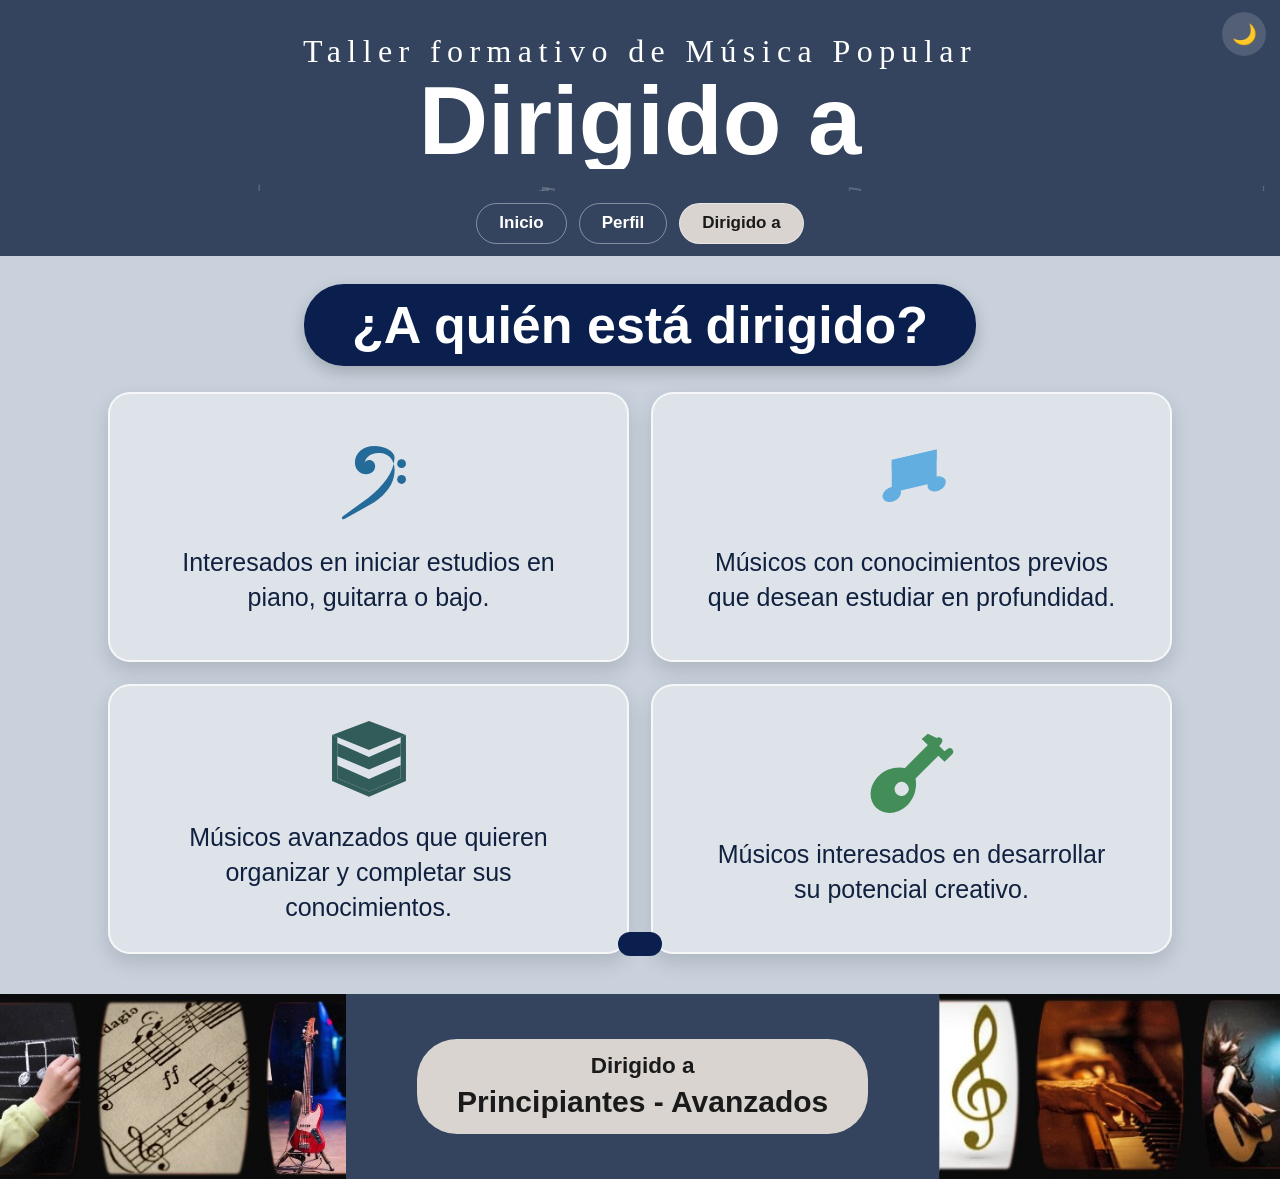
==== dirigido-a.html @ 9dfaee3a "Se crearon dos nuevas páginas además de la principal El contenido está más completo y se añadió el m" ====
<!DOCTYPE html>
<html lang="es">
<head>
<meta charset="utf-8">
<meta name="viewport" content="width=device-width, initial-scale=1, viewport-fit=cover">
<title>Dirigido a | Taller formativo de Música Popular</title>
<link rel="stylesheet" href="css/styles.css">
</head>
<body>
<div class="progress"></div>
<button class="theme-btn" aria-label="Cambiar tema">🌙</button>
<header><div class="notes"></div><small>Taller formativo de Música Popular</small><h1>Dirigido a</h1></header>
<nav class="page-nav" aria-label="Navegación principal"><a href="index.html">Inicio</a><a href="perfil.html">Perfil</a><a href="dirigido-a.html" aria-current="page">Dirigido a</a></nav>
<main class="audience-main">
<div class="title reveal">¿A quién está dirigido?</div>
<section class="audience-grid" aria-label="Personas a quienes está dirigido el taller">
<article class="audience-card audience-bass reveal">
<div class="audience-icon" aria-hidden="true"><svg viewBox="0 0 100 100"><path d="M56 8c-13 0-22 8-22 19 0 8 6 13 13 13 6 0 10-4 10-9 0-4-3-7-7-7-2 0-4 1-5 3 2-8 9-12 18-11 11 1 17 10 16 22-1 13-9 24-23 34L22 91c-2 1-4-1-2-3l29-21c18-14 29-29 30-45C80 15 69 8 56 8z"/><circle cx="87" cy="28" r="5"/><circle cx="87" cy="46" r="5"/></svg></div>
<p>Interesados en iniciar estudios en piano, guitarra o bajo.</p>
</article>
<article class="audience-card audience-notes reveal">
<div class="audience-icon" aria-hidden="true"><svg viewBox="0 0 100 100"><path d="M27 61V24l51-12v37"/><ellipse cx="27" cy="63" rx="11" ry="8" transform="rotate(-25 27 63)"/><ellipse cx="78" cy="51" rx="11" ry="8" transform="rotate(-25 78 51)"/><path d="m27 24 51-12v11L27 35z"/></svg></div>
<p>Músicos con conocimientos previos que desean estudiar en profundidad.</p>
</article>
<article class="audience-card audience-books reveal">
<div class="audience-icon" aria-hidden="true"><svg viewBox="0 0 100 100"><path d="M50 8 8 24l42 17 42-17L50 8zm-36 25v15l36 15 36-15V33L50 49 14 33zm0 25v15l36 15 36-15V58L50 74 14 58z"/><path d="m8 24 6 2v47l36 15 36-15V26l6-2v52L50 94 8 76V24z"/></svg></div>
<p>Músicos avanzados que quieren organizar y completar sus conocimientos.</p>
</article>
<article class="audience-card audience-guitar reveal">
<div class="audience-icon" aria-hidden="true"><svg viewBox="0 0 100 100"><path d="M78 8a4 4 0 0 1 6 5l-3 4 6 6 4-3a4 4 0 0 1 5 6l-9 9-7-7-26 26c2 10-1 22-9 30-11 11-27 12-36 3s-8-25 3-36c8-8 20-11 30-9l26-26-7-7 7-6zM34 59a8 8 0 1 0 11 11 8 8 0 0 0-11-11zm-13 9 10 10-5 5-10-10 5-5z"/></svg></div>
<p>Músicos interesados en desarrollar su potencial creativo.</p>
</article>
</section>
</main>
<footer><img src="img/tira-izq.jpg" alt=""><div class="dir"><span>Dirigido a</span>Principiantes - Avanzados</div><img src="img/tira-der.jpg" alt=""></footer>
<div class="toast" role="status"></div>
<script src="js/main.js"></script>
</body>
</html>
---- css/styles.css ----
:root{--navy:#0a1f4d;--slate:#34445e;--bg:#c8d1dc;--card:#ffffff66;--text:#10203f;--pill:#d9d4d0;--pilltxt:#1a1a1a;--accent:#e0a62a;
box-sizing:border-box;padding-top:env(safe-area-inset-top,0px);padding-bottom:env(safe-area-inset-bottom,0px)}
@media (prefers-color-scheme:dark){:root:not([data-theme="light"]){--bg:#141b2b;--card:#ffffff12;--text:#e8edf5;--pill:#4a4440;--pilltxt:#f4f0ec;--navy:#13306e}}
:root[data-theme="dark"]{--bg:#141b2b;--card:#ffffff12;--text:#e8edf5;--pill:#4a4440;--pilltxt:#f4f0ec;--navy:#13306e}
*{box-sizing:border-box}
html{scroll-behavior:smooth}
body{margin:0;background:var(--bg);color:var(--text);font-family:"Open Sans","Segoe UI",Arial,sans-serif;line-height:1.35;overflow-x:hidden}
.progress{position:fixed;top:0;left:0;height:4px;width:0;background:var(--accent);z-index:50}
.theme-btn{position:fixed;right:14px;top:calc(env(safe-area-inset-top,0px) + 12px);z-index:40;width:44px;height:44px;border-radius:50%;border:0;background:#ffffff26;color:#fff;font-size:20px;cursor:pointer;backdrop-filter:blur(6px);transition:transform .3s}
.theme-btn:hover{transform:rotate(25deg) scale(1.1)}

header{background:var(--slate);color:#fff;text-align:center;padding:30px 16px 22px;position:relative;overflow:hidden}
header small{display:block;font-family:Georgia,serif;letter-spacing:.2em;font-size:clamp(18px,3vw,32px);font-weight:300}
header h1{margin:0;font-size:clamp(42px,9vw,96px);line-height:1;font-weight:800;background:linear-gradient(90deg,#fff,#fff 40%,#ffe9b0 50%,#fff 60%,#fff);background-size:250% 100%;-webkit-background-clip:text;background-clip:text;color:transparent;animation:shine 6s linear infinite}
@keyframes shine{from{background-position:100% 0}to{background-position:-100% 0}}
.notes{position:absolute;inset:0;pointer-events:none}
.notes span{position:absolute;bottom:-30px;color:#ffffff30;font-size:28px;animation:float linear infinite}
@keyframes float{to{transform:translateY(-260px) rotate(30deg);opacity:0}}
.page-nav{display:flex;justify-content:center;gap:12px;padding:12px;background:var(--slate)}
.page-nav a{padding:8px 22px;border:1px solid #ffffff66;border-radius:24px;color:#fff;text-decoration:none;font-size:17px;font-weight:700;transition:background .2s,color .2s}
.page-nav a:hover,.page-nav a[aria-current="page"]{background:var(--pill);color:var(--pilltxt)}

.hero{display:grid;grid-template-columns:repeat(3,1fr);gap:10px;padding:10px;background:var(--slate)}
.hero figure{margin:0;position:relative;height:clamp(260px,34vw,380px);border-radius:14px;overflow:hidden;display:flex;align-items:flex-end;justify-content:center;padding:14px;box-shadow:0 8px 20px #0005}
.hero img{position:absolute;inset:0;width:100%;height:100%;object-fit:cover;transition:transform .8s ease}
.hero figure:hover img{transform:scale(1.08)}
.hero figure::after{content:"";position:absolute;inset:0;background:linear-gradient(transparent 50%,#0008)}
.badge{position:relative;z-index:2;border-radius:40px;padding:14px 22px;text-align:center;width:100%;max-width:420px;font-size:clamp(16px,2.2vw,28px);font-weight:700;transition:transform .3s}
.hero figure:hover .badge{transform:translateY(-6px)}
.badge span{display:block;font-size:.65em;font-weight:600}
.b1{background:var(--navy);color:#fff;font-style:italic;font-weight:400}
.b2{background:var(--pill);color:var(--pilltxt)}
.b3{background:#8d7d78;color:#fff}
.countdown{margin-top:6px;font-size:.55em;font-weight:600;letter-spacing:.03em}

main{max-width:1000px;margin:0 auto;padding:28px 18px 40px}
.title,.mod{display:table;margin:0 auto 26px;background:var(--navy);color:#fff;border-radius:40px;padding:6px 48px;font-size:clamp(28px,5vw,52px);font-weight:800;box-shadow:0 6px 16px #0003}
.mod{font-size:clamp(24px,4vw,44px);font-weight:700;margin-top:10px;margin-bottom:18px;padding:6px 60px}
.profile-main{max-width:1280px}
.profile-grid{display:grid;grid-template-columns:repeat(4,minmax(0,1fr));gap:22px}
.profile-area{transition:transform .3s,filter .3s}
.profile-area summary{position:relative;display:flex;align-items:flex-end;min-height:180px;overflow:hidden;border:3px solid #fff;border-radius:18px;background:#203d53;cursor:pointer;list-style:none;box-shadow:0 8px 20px #0003;isolation:isolate}
.profile-area summary::-webkit-details-marker{display:none}
.profile-area summary:focus-visible{outline:3px solid var(--accent);outline-offset:4px;border-radius:18px}
.profile-cover-image{position:absolute;inset:0;z-index:-2;width:100%;height:100%;object-fit:cover;transition:transform .8s ease}
.profile-area summary::before{content:"";position:absolute;inset:0;z-index:-1;background:linear-gradient(180deg,#07122608 15%,#071226d9 100%)}
.profile-area h2{display:grid;place-items:center;min-height:94px;width:100%;margin:0;padding:16px 54px 16px 16px;color:#fff;text-align:center;text-shadow:0 2px 6px #000c;font-size:clamp(20px,2.4vw,30px);line-height:1.2;transition:color .3s}
.profile-area summary::after{content:"♫";position:absolute;right:14px;top:50%;display:grid;place-items:center;width:34px;height:34px;transform:translateY(-50%);border:1px solid #ffffff80;border-radius:50%;background:#ffffff20;color:#ffe9b0;font-size:21px;line-height:1;transition:transform .3s,background .3s,color .3s}
.profile-area[open] summary::after{content:"♪";transform:translateY(-50%) rotate(-12deg);background:var(--accent);color:#10203f}
.profile-area summary:hover .profile-cover-image,.profile-area[open] summary .profile-cover-image{transform:scale(1.08)}
.profile-area summary:hover::before,.profile-area[open] summary::before{background:linear-gradient(180deg,#07122616 5%,#071226e8 100%)}
.profile-area summary:hover h2,.profile-area[open] summary h2{color:#ffe9b0}
.profile-area summary:hover::after{transform:translateY(-50%) rotate(12deg) scale(1.12)}
.profile-area[open] summary:hover::after{transform:translateY(-50%) rotate(0) scale(1.12)}
.profile-submenu{display:grid;gap:14px;margin-top:14px}
.profile-item{position:relative;display:grid;place-items:center;min-height:112px;padding:14px 36px;border:3px solid #29495d;border-radius:16px;background:linear-gradient(145deg,#fff,#f4f6f7);color:#161616;text-align:center;font-size:clamp(18px,2.2vw,28px);line-height:1.2;transition:transform .25s,box-shadow .25s,border-color .25s}
.profile-item{width:100%;font-family:inherit;cursor:pointer}
.profile-item::after{content:"♪";position:absolute;right:12px;bottom:8px;color:#29495d;font-size:18px;opacity:0;transform:translateY(4px);transition:opacity .25s,transform .25s}
.profile-item:hover,.profile-item:focus-visible{transform:translateY(-4px);border-color:var(--accent);box-shadow:0 8px 18px #0002}
.profile-item:hover::after,.profile-item:focus-visible::after{opacity:.75;transform:translateY(0)}
.profile-item:focus-visible{outline:3px solid var(--accent);outline-offset:3px}
.profile-area[open] .profile-item{animation:profile-item-in .35s both}
.profile-area[open] .profile-item:nth-child(2){animation-delay:45ms}
.profile-area[open] .profile-item:nth-child(3){animation-delay:90ms}
.profile-area[open] .profile-item:nth-child(4){animation-delay:135ms}
@keyframes profile-item-in{from{opacity:0;transform:translateY(8px)}to{opacity:1;transform:translateY(0)}}
.profile-dialog{width:min(560px,calc(100% - 32px));max-height:min(80vh,600px);padding:30px;border:0;border-radius:22px;background:var(--bg);color:var(--text);box-shadow:0 18px 60px #0006}
.profile-dialog::backdrop{background:#071226b8;backdrop-filter:blur(4px)}
.profile-dialog form{position:absolute;top:10px;right:12px}
.profile-dialog-close{width:38px;height:38px;border:0;border-radius:50%;background:var(--navy);color:#fff;font-size:28px;line-height:1;cursor:pointer}
.profile-dialog h2{margin:4px 44px 16px 0;font-size:clamp(24px,4vw,34px)}
.profile-dialog-description{margin:0;font-size:clamp(18px,2.4vw,22px);line-height:1.6}
.audience-main{max-width:1100px}
.audience-grid{display:grid;grid-template-columns:repeat(2,minmax(0,1fr));gap:22px}
.audience-card{display:flex;min-height:270px;flex-direction:column;align-items:center;justify-content:center;gap:18px;padding:26px 30px;border:2px solid #ffffffb3;border-radius:22px;background:var(--card);text-align:center;box-shadow:0 8px 20px #0002;transition:transform .35s,box-shadow .35s,border-color .35s}
.audience-card:hover{transform:translateY(-7px);border-color:var(--audience-color);box-shadow:0 14px 28px #0003}
.audience-icon{width:88px;height:88px;color:var(--audience-color);transition:transform .45s}
.audience-card:hover .audience-icon{transform:scale(1.12) rotate(-5deg)}
.audience-icon svg{display:block;width:100%;height:100%;fill:currentColor}
.audience-card p{max-width:420px;margin:0;font-size:clamp(19px,2.4vw,25px);line-height:1.4}
.audience-bass{--audience-color:#246b9a}
.audience-notes{--audience-color:#62aee0}
.audience-books{--audience-color:#315c59}
.audience-guitar{--audience-color:#438d59}
.row{display:flex;gap:20px;align-items:center;margin:0 0 18px;padding:10px 14px;border-radius:22px;transition:background .3s,transform .3s}
.row:hover{background:var(--card);transform:translateX(6px)}
.ic{flex:0 0 78px;height:78px;border-radius:50%;background:var(--navy);display:grid;place-items:center;overflow:hidden;transition:transform .4s,box-shadow .4s}
.row:hover .ic{transform:rotate(-8deg) scale(1.08);box-shadow:0 0 0 4px var(--accent)}
.ic svg{width:42px;height:42px;fill:none;stroke:#fff;stroke-width:2;stroke-linecap:round;stroke-linejoin:round}
.ic img{width:100%;height:100%;object-fit:cover}
.row h3{margin:0;font-size:clamp(20px,2.6vw,30px);font-weight:700}
.row p{margin:2px 0 0;font-size:clamp(18px,2.4vw,28px)}
.two{display:grid;grid-template-columns:1fr 1fr;gap:0 20px}

.sched{display:grid;grid-template-columns:auto 1fr;gap:12px 20px;align-items:center;margin-bottom:28px}
.sched .lab{display:flex;gap:14px;align-items:center;font-size:clamp(20px,3vw,34px);font-weight:700}
.sched .lab svg{width:44px;height:44px}
.sun{animation:spin 16s linear infinite;color:var(--accent)}
@keyframes spin{to{transform:rotate(360deg)}}
.slots{display:grid;grid-template-columns:repeat(3,1fr);gap:8px}
.slots button{font:inherit;color:inherit;background:transparent;border:2px solid transparent;border-left:3px solid var(--text);border-radius:0 14px 14px 0;text-align:center;font-size:clamp(17px,2.6vw,32px);padding:6px;cursor:pointer;transition:all .25s}
.slots button:hover{background:var(--card)}
.slots button.sel{background:var(--navy);color:#fff;border-color:var(--accent);border-radius:14px;transform:scale(1.05)}
.pick{min-height:1.6em;text-align:center;font-weight:600;margin:-14px 0 24px;color:var(--navy)}
:root[data-theme="dark"] .pick{color:var(--accent)}
@media (prefers-color-scheme:dark){:root:not([data-theme="light"]) .pick{color:var(--accent)}}

.bottom{display:grid;grid-template-columns:minmax(220px,1fr) 2fr;gap:24px;align-items:center}
.cost{background:linear-gradient(160deg,#0e2a66,#050f2a);color:#e8edf5;border-radius:36px;padding:22px 20px;text-align:center;box-shadow:0 8px 20px #0004;transition:transform .3s}
.cost:hover{transform:translateY(-6px) rotate(-1deg)}
.cost b{display:block;font-size:clamp(26px,4vw,44px);font-weight:600;color:#cbd3e4}
.cost em{display:block;font-style:normal;font-size:clamp(24px,3.4vw,40px)}
.cost strong{font-size:clamp(34px,5vw,58px);letter-spacing:.12em;color:#fff}
.note{display:flex;gap:16px;align-items:center;font-size:clamp(13px,1.6vw,18px);border-left:3px solid #fff8;padding-left:18px}
.note .ic{flex-basis:70px;height:60px}

footer{background:var(--slate);display:flex;align-items:center;justify-content:space-between;gap:10px;overflow:hidden}
footer img{height:clamp(100px,16vw,185px);width:auto;max-width:30%;object-fit:cover}
.dir{background:var(--pill);color:var(--pilltxt);border-radius:40px;padding:12px 40px;text-align:center;font-size:clamp(16px,2.6vw,30px);font-weight:700;margin:0 auto}
.dir span{display:block;font-size:.75em;font-weight:600}

.reveal{opacity:0;transform:translateY(30px);transition:opacity .7s ease,transform .7s ease}
.reveal.in{opacity:1;transform:none}
.profile-area.reveal.in:hover{transform:translateY(-5px);filter:drop-shadow(0 8px 10px #0002)}
.reveal.in.row:hover{transform:translateX(6px)}
.toast{position:fixed;left:50%;bottom:24px;transform:translateX(-50%) translateY(80px);background:var(--navy);color:#fff;padding:12px 22px;border-radius:30px;transition:transform .4s;z-index:60}
.toast.show{transform:translateX(-50%)}

@media(max-width:900px){.profile-grid{grid-template-columns:repeat(2,minmax(0,1fr))}}
@media(max-width:720px){.hero{grid-template-columns:1fr}.two,.bottom,.sched,.audience-grid{grid-template-columns:1fr}.profile-grid{grid-template-columns:1fr}.profile-area h2,.profile-item{min-height:88px}.audience-card{min-height:220px}.slots button:first-child{border-left:3px solid var(--text)}footer img{display:none}.dir{margin:0}footer{justify-content:center}}
@media (prefers-reduced-motion:reduce){*{animation:none!important;transition:none!important}.reveal{opacity:1;transform:none}}
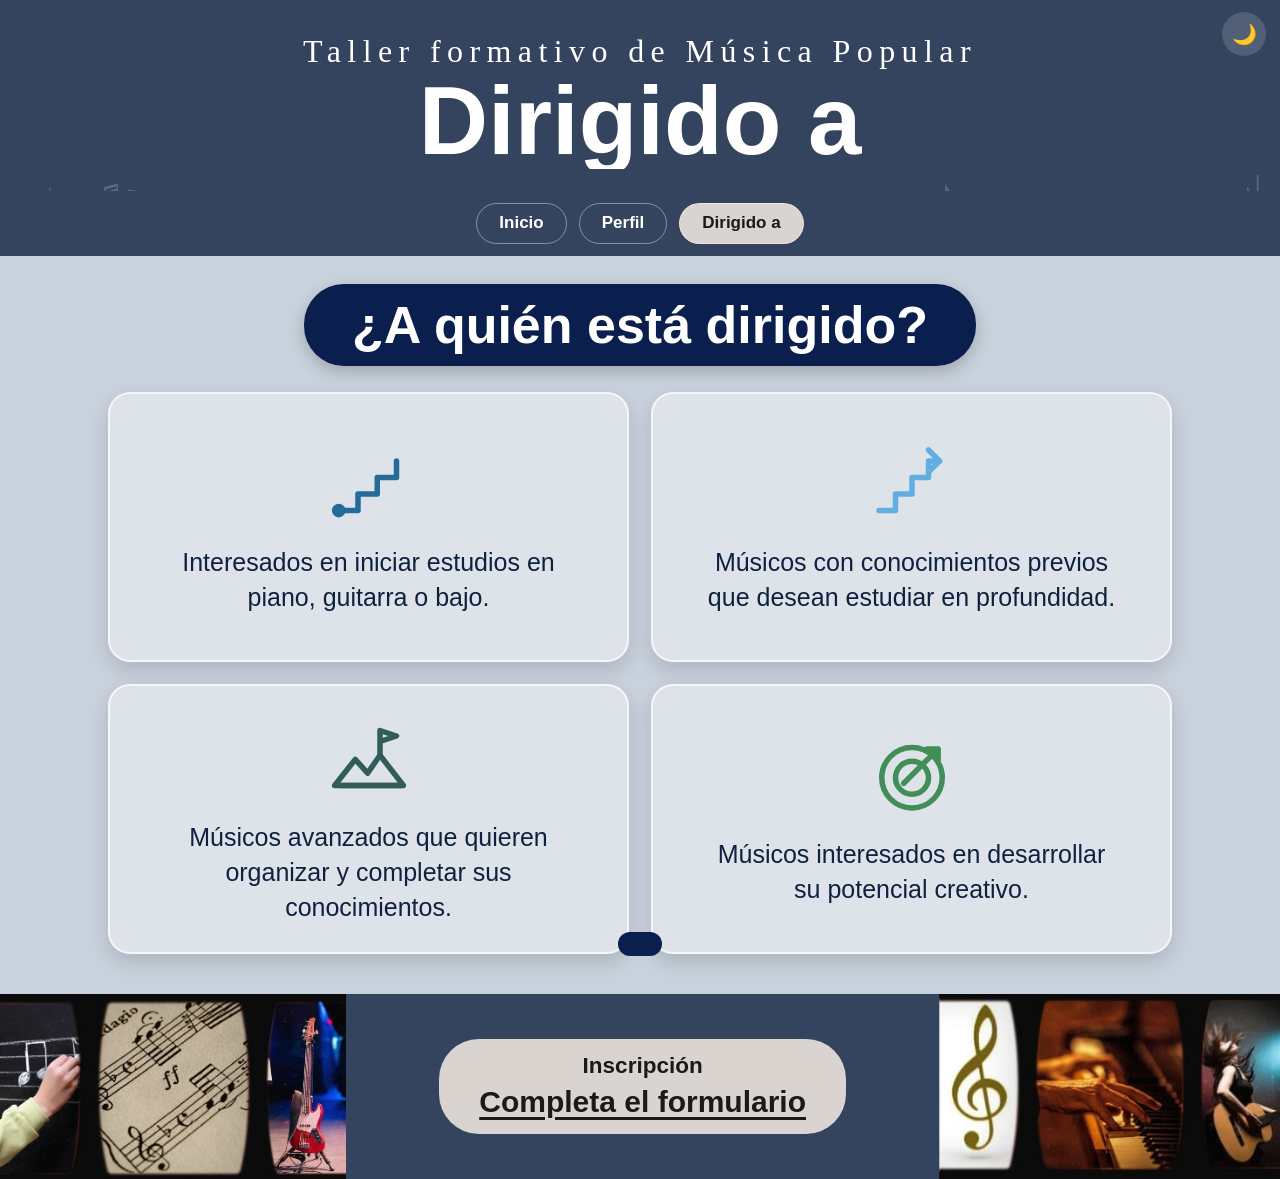
==== commit 41e020dc: "Añadida la función de Preinscribirse por WhatsApp Para hacer el sitio más interactivo" ====
--- a/dirigido-a.html
+++ b/dirigido-a.html
@@ -15,24 +15,24 @@
 <div class="title reveal">¿A quién está dirigido?</div>
 <section class="audience-grid" aria-label="Personas a quienes está dirigido el taller">
 <article class="audience-card audience-bass reveal">
-<div class="audience-icon" aria-hidden="true"><svg viewBox="0 0 100 100"><path d="M56 8c-13 0-22 8-22 19 0 8 6 13 13 13 6 0 10-4 10-9 0-4-3-7-7-7-2 0-4 1-5 3 2-8 9-12 18-11 11 1 17 10 16 22-1 13-9 24-23 34L22 91c-2 1-4-1-2-3l29-21c18-14 29-29 30-45C80 15 69 8 56 8z"/><circle cx="87" cy="28" r="5"/><circle cx="87" cy="46" r="5"/></svg></div>
+<div class="audience-icon" aria-hidden="true"><svg viewBox="0 0 64 64"><path d="M10 52h14V40h14V28h14V16"/><circle cx="10" cy="52" r="3"/></svg></div>
 <p>Interesados en iniciar estudios en piano, guitarra o bajo.</p>
 </article>
 <article class="audience-card audience-notes reveal">
-<div class="audience-icon" aria-hidden="true"><svg viewBox="0 0 100 100"><path d="M27 61V24l51-12v37"/><ellipse cx="27" cy="63" rx="11" ry="8" transform="rotate(-25 27 63)"/><ellipse cx="78" cy="51" rx="11" ry="8" transform="rotate(-25 78 51)"/><path d="m27 24 51-12v11L27 35z"/></svg></div>
+<div class="audience-icon" aria-hidden="true"><svg viewBox="0 0 64 64"><path d="M8 52h12V40h12V28h12V16h8"/><path d="m44 8 8 8-8 8"/></svg></div>
 <p>Músicos con conocimientos previos que desean estudiar en profundidad.</p>
 </article>
 <article class="audience-card audience-books reveal">
-<div class="audience-icon" aria-hidden="true"><svg viewBox="0 0 100 100"><path d="M50 8 8 24l42 17 42-17L50 8zm-36 25v15l36 15 36-15V33L50 49 14 33zm0 25v15l36 15 36-15V58L50 74 14 58z"/><path d="m8 24 6 2v47l36 15 36-15V26l6-2v52L50 94 8 76V24z"/></svg></div>
+<div class="audience-icon" aria-hidden="true"><svg viewBox="0 0 64 64"><path d="m7 52 15-19 9 10 9-13 17 22H7z"/><path d="M40 30V12l12 4-12 4"/><path d="M12 52h44"/></svg></div>
 <p>Músicos avanzados que quieren organizar y completar sus conocimientos.</p>
 </article>
 <article class="audience-card audience-guitar reveal">
-<div class="audience-icon" aria-hidden="true"><svg viewBox="0 0 100 100"><path d="M78 8a4 4 0 0 1 6 5l-3 4 6 6 4-3a4 4 0 0 1 5 6l-9 9-7-7-26 26c2 10-1 22-9 30-11 11-27 12-36 3s-8-25 3-36c8-8 20-11 30-9l26-26-7-7 7-6zM34 59a8 8 0 1 0 11 11 8 8 0 0 0-11-11zm-13 9 10 10-5 5-10-10 5-5z"/></svg></div>
+<div class="audience-icon" aria-hidden="true"><svg viewBox="0 0 64 64"><circle cx="32" cy="34" r="22"/><circle cx="32" cy="34" r="12"/><path d="m26 38 25-25m-8 0h8v8"/></svg></div>
 <p>Músicos interesados en desarrollar su potencial creativo.</p>
 </article>
 </section>
 </main>
-<footer><img src="img/tira-izq.jpg" alt=""><div class="dir"><span>Dirigido a</span>Principiantes - Avanzados</div><img src="img/tira-der.jpg" alt=""></footer>
+<footer><img src="img/tira-izq.jpg" alt=""><div class="dir"><span>Inscripción</span><a href="https://forms.gle/dQUJXf1gVfg4okbL8" target="_blank" rel="noopener noreferrer">Completa el formulario</a></div><img src="img/tira-der.jpg" alt=""></footer>
 <div class="toast" role="status"></div>
 <script src="js/main.js"></script>
 </body>
--- a/css/styles.css
+++ b/css/styles.css
@@ -75,8 +75,8 @@
 .audience-card{display:flex;min-height:270px;flex-direction:column;align-items:center;justify-content:center;gap:18px;padding:26px 30px;border:2px solid #ffffffb3;border-radius:22px;background:var(--card);text-align:center;box-shadow:0 8px 20px #0002;transition:transform .35s,box-shadow .35s,border-color .35s}
 .audience-card:hover{transform:translateY(-7px);border-color:var(--audience-color);box-shadow:0 14px 28px #0003}
 .audience-icon{width:88px;height:88px;color:var(--audience-color);transition:transform .45s}
-.audience-card:hover .audience-icon{transform:scale(1.12) rotate(-5deg)}
-.audience-icon svg{display:block;width:100%;height:100%;fill:currentColor}
+.audience-card:hover .audience-icon{transform:scale(1.08)}
+.audience-icon svg{display:block;width:100%;height:100%;fill:none;stroke:currentColor;stroke-width:4;stroke-linecap:round;stroke-linejoin:round}
 .audience-card p{max-width:420px;margin:0;font-size:clamp(19px,2.4vw,25px);line-height:1.4}
 .audience-bass{--audience-color:#246b9a}
 .audience-notes{--audience-color:#62aee0}
@@ -104,6 +104,11 @@
 .pick{min-height:1.6em;text-align:center;font-weight:600;margin:-14px 0 24px;color:var(--navy)}
 :root[data-theme="dark"] .pick{color:var(--accent)}
 @media (prefers-color-scheme:dark){:root:not([data-theme="light"]) .pick{color:var(--accent)}}
+.pre-enroll{display:flex;justify-content:center;margin:-12px 0 32px}
+.pre-enroll button{border:0;border-radius:28px;padding:13px 26px;background:#168b52;color:#fff;font:inherit;font-size:clamp(17px,2.2vw,22px);font-weight:700;cursor:pointer;transition:background .2s,transform .2s}
+.pre-enroll button:hover:not(:disabled){background:#106c3e;transform:translateY(-2px)}
+.pre-enroll button:focus-visible{outline:3px solid var(--accent);outline-offset:3px}
+.pre-enroll button:disabled{opacity:.5;cursor:not-allowed}
 
 .bottom{display:grid;grid-template-columns:minmax(220px,1fr) 2fr;gap:24px;align-items:center}
 .cost{background:linear-gradient(160deg,#0e2a66,#050f2a);color:#e8edf5;border-radius:36px;padding:22px 20px;text-align:center;box-shadow:0 8px 20px #0004;transition:transform .3s}
@@ -118,6 +123,8 @@
 footer img{height:clamp(100px,16vw,185px);width:auto;max-width:30%;object-fit:cover}
 .dir{background:var(--pill);color:var(--pilltxt);border-radius:40px;padding:12px 40px;text-align:center;font-size:clamp(16px,2.6vw,30px);font-weight:700;margin:0 auto}
 .dir span{display:block;font-size:.75em;font-weight:600}
+.dir a{color:inherit;text-decoration:underline;text-underline-offset:.15em}
+.dir a:hover,.dir a:focus-visible{text-decoration-thickness:2px}
 
 .reveal{opacity:0;transform:translateY(30px);transition:opacity .7s ease,transform .7s ease}
 .reveal.in{opacity:1;transform:none}
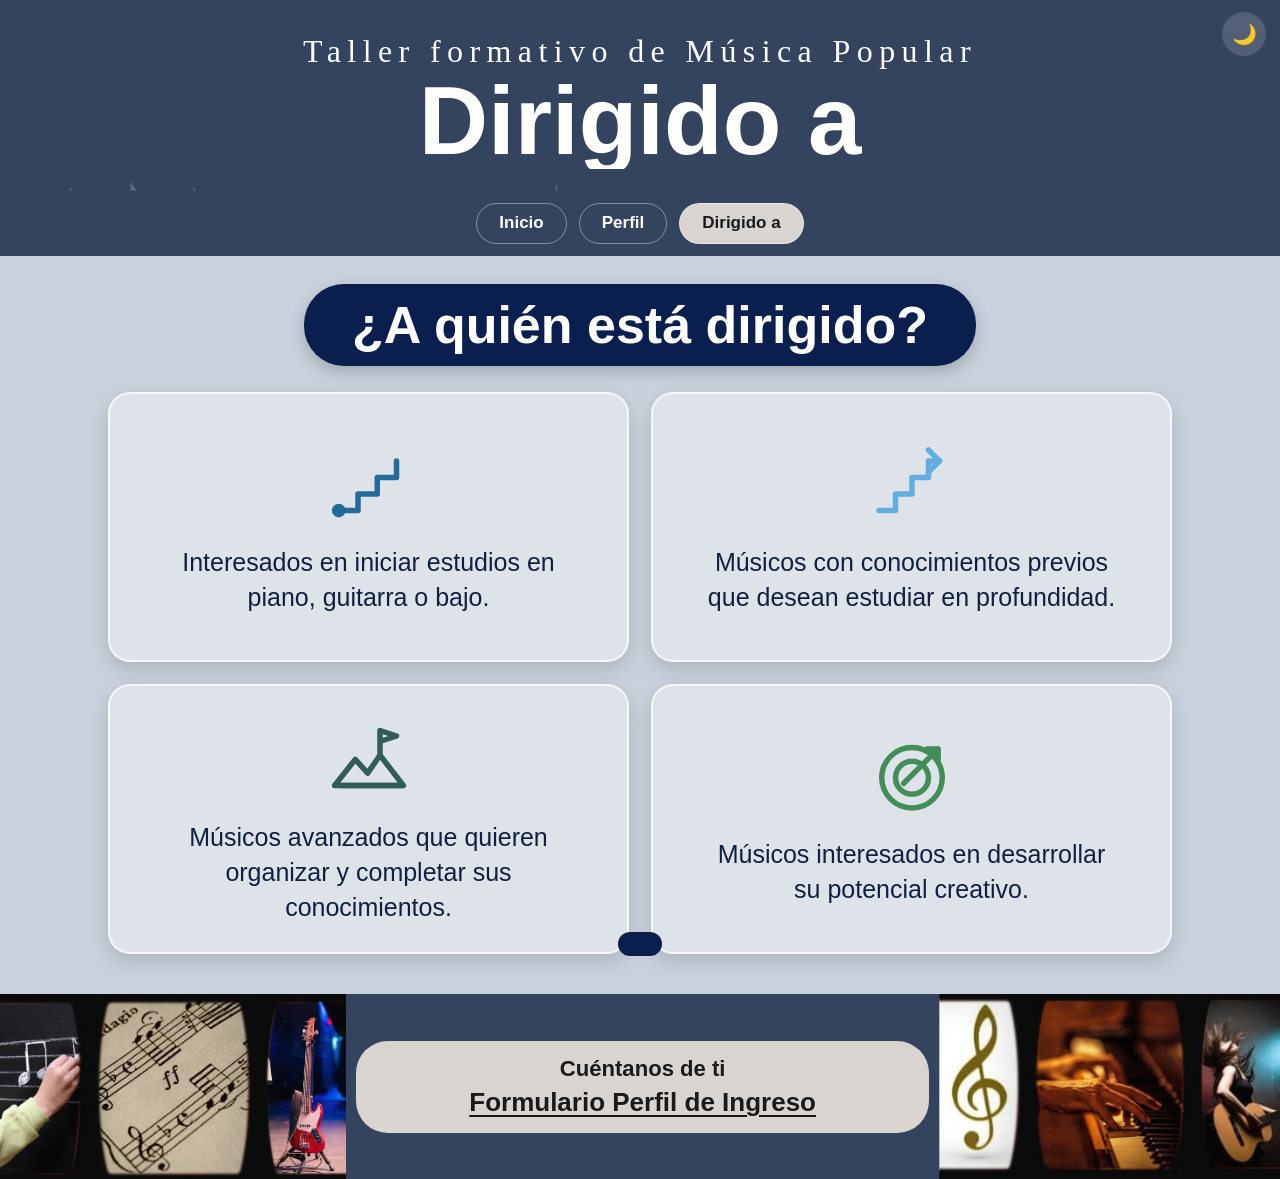
==== commit 284e586c: "Se añadió un campo al formulario de WhatsApp para indicar el instrumento a preinscribir La informaci" ====
--- a/dirigido-a.html
+++ b/dirigido-a.html
@@ -32,7 +32,7 @@
 </article>
 </section>
 </main>
-<footer><img src="img/tira-izq.jpg" alt=""><div class="dir"><span>Inscripción</span><a href="https://forms.gle/dQUJXf1gVfg4okbL8" target="_blank" rel="noopener noreferrer">Completa el formulario</a></div><img src="img/tira-der.jpg" alt=""></footer>
+<footer><img src="img/tira-izq.jpg" alt=""><div class="dir"><span>Cuéntanos de ti</span><a href="https://forms.gle/dQUJXf1gVfg4okbL8" target="_blank" rel="noopener noreferrer">Formulario Perfil de Ingreso</a></div><img src="img/tira-der.jpg" alt=""></footer>
 <div class="toast" role="status"></div>
 <script src="js/main.js"></script>
 </body>
--- a/css/styles.css
+++ b/css/styles.css
@@ -104,6 +104,11 @@
 .pick{min-height:1.6em;text-align:center;font-weight:600;margin:-14px 0 24px;color:var(--navy)}
 :root[data-theme="dark"] .pick{color:var(--accent)}
 @media (prefers-color-scheme:dark){:root:not([data-theme="light"]) .pick{color:var(--accent)}}
+.instrument-picker{display:flex;flex-wrap:wrap;justify-content:center;gap:12px 24px;margin:0 0 28px;padding:0;border:0}
+.instrument-picker legend{width:100%;margin-bottom:12px;text-align:center;font-size:clamp(18px,2.4vw,24px);font-weight:700}
+.instrument-picker label{display:flex;align-items:center;gap:8px;padding:10px 18px;border:1px solid #ffffff80;border-radius:22px;background:var(--card);font-size:clamp(17px,2.2vw,21px);cursor:pointer}
+.instrument-picker input{width:20px;height:20px;margin:0;accent-color:var(--navy)}
+.instrument-picker label:has(input:checked){border-color:var(--accent);box-shadow:0 0 0 2px var(--accent)}
 .pre-enroll{display:flex;justify-content:center;margin:-12px 0 32px}
 .pre-enroll button{border:0;border-radius:28px;padding:13px 26px;background:#168b52;color:#fff;font:inherit;font-size:clamp(17px,2.2vw,22px);font-weight:700;cursor:pointer;transition:background .2s,transform .2s}
 .pre-enroll button:hover:not(:disabled){background:#106c3e;transform:translateY(-2px)}
@@ -121,9 +126,9 @@
 
 footer{background:var(--slate);display:flex;align-items:center;justify-content:space-between;gap:10px;overflow:hidden}
 footer img{height:clamp(100px,16vw,185px);width:auto;max-width:30%;object-fit:cover}
-.dir{background:var(--pill);color:var(--pilltxt);border-radius:40px;padding:12px 40px;text-align:center;font-size:clamp(16px,2.6vw,30px);font-weight:700;margin:0 auto}
-.dir span{display:block;font-size:.75em;font-weight:600}
-.dir a{color:inherit;text-decoration:underline;text-underline-offset:.15em}
+.dir{width:min(620px,calc(100% - 24px));max-width:100%;background:var(--pill);color:var(--pilltxt);border-radius:32px;padding:14px clamp(16px,3vw,32px);text-align:center;font-size:clamp(16px,2.2vw,26px);line-height:1.25;font-weight:700;margin:0 auto}
+.dir span{display:block;margin-bottom:4px;font-size:.85em;font-weight:600}
+.dir a{display:block;color:inherit;text-decoration:underline;text-underline-offset:.15em;overflow-wrap:anywhere}
 .dir a:hover,.dir a:focus-visible{text-decoration-thickness:2px}
 
 .reveal{opacity:0;transform:translateY(30px);transition:opacity .7s ease,transform .7s ease}
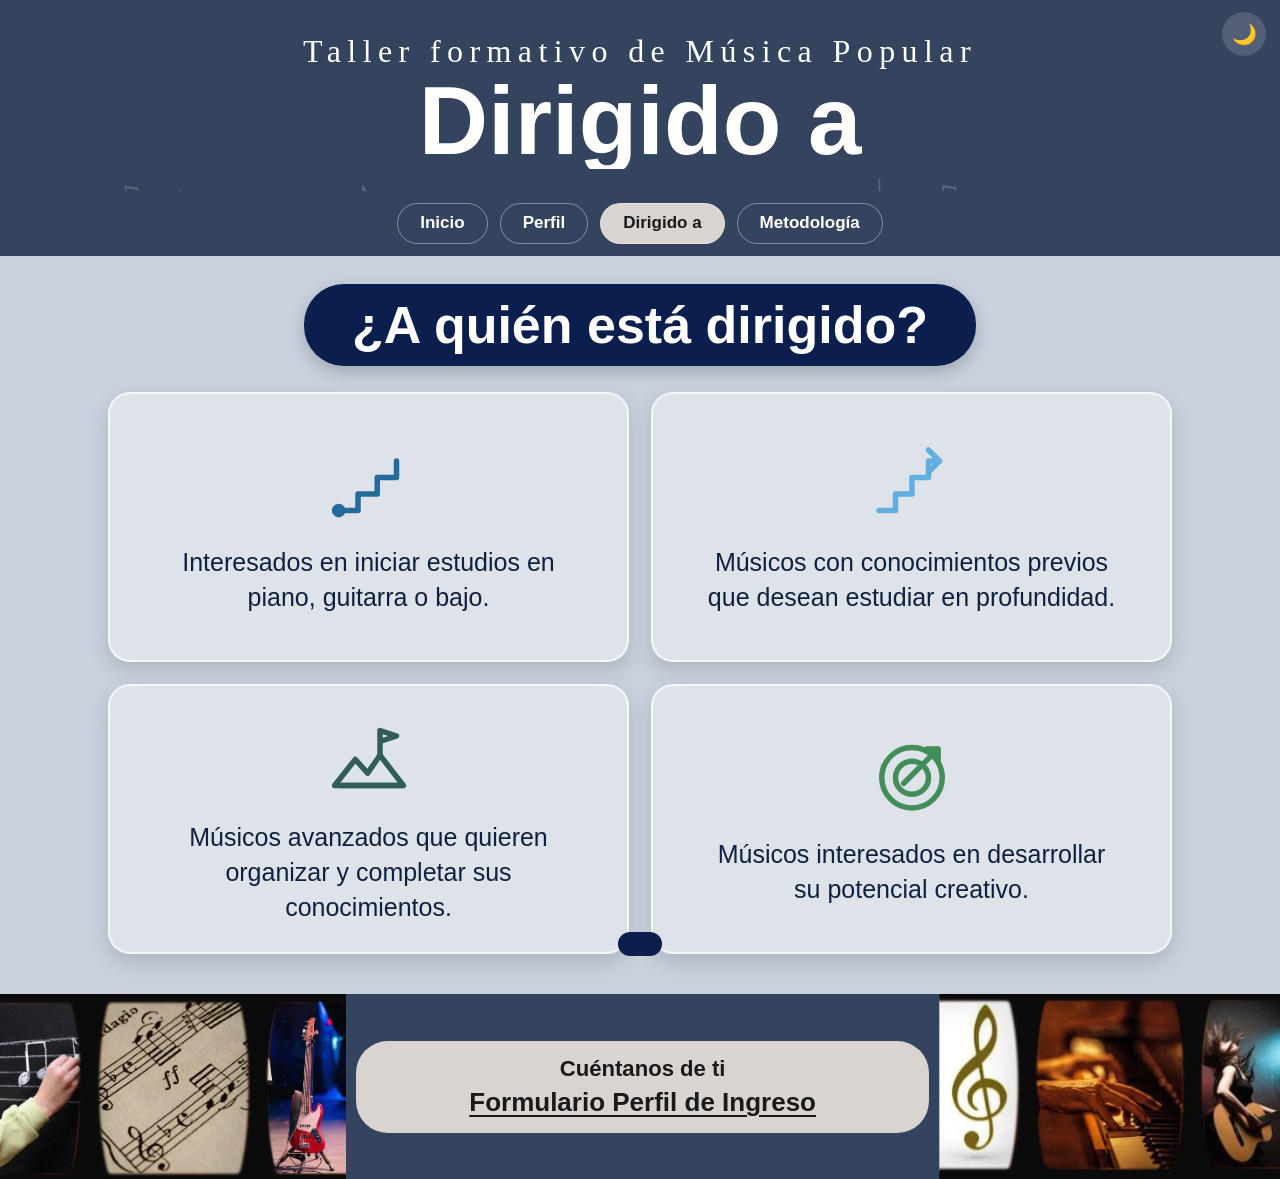
==== commit f49dd5f4: "Se añadió la página metodología para dar a conocer esta información en el sitio. Información más com" ====
--- a/dirigido-a.html
+++ b/dirigido-a.html
@@ -10,7 +10,7 @@
 <div class="progress"></div>
 <button class="theme-btn" aria-label="Cambiar tema">🌙</button>
 <header><div class="notes"></div><small>Taller formativo de Música Popular</small><h1>Dirigido a</h1></header>
-<nav class="page-nav" aria-label="Navegación principal"><a href="index.html">Inicio</a><a href="perfil.html">Perfil</a><a href="dirigido-a.html" aria-current="page">Dirigido a</a></nav>
+<nav class="page-nav" aria-label="Navegación principal"><a href="index.html">Inicio</a><a href="perfil.html">Perfil</a><a href="dirigido-a.html" aria-current="page">Dirigido a</a><a href="metodologia.html">Metodología</a></nav>
 <main class="audience-main">
 <div class="title reveal">¿A quién está dirigido?</div>
 <section class="audience-grid" aria-label="Personas a quienes está dirigido el taller">
--- a/css/styles.css
+++ b/css/styles.css
@@ -16,7 +16,7 @@
 .notes{position:absolute;inset:0;pointer-events:none}
 .notes span{position:absolute;bottom:-30px;color:#ffffff30;font-size:28px;animation:float linear infinite}
 @keyframes float{to{transform:translateY(-260px) rotate(30deg);opacity:0}}
-.page-nav{display:flex;justify-content:center;gap:12px;padding:12px;background:var(--slate)}
+.page-nav{display:flex;flex-wrap:wrap;justify-content:center;gap:12px;padding:12px;background:var(--slate)}
 .page-nav a{padding:8px 22px;border:1px solid #ffffff66;border-radius:24px;color:#fff;text-decoration:none;font-size:17px;font-weight:700;transition:background .2s,color .2s}
 .page-nav a:hover,.page-nav a[aria-current="page"]{background:var(--pill);color:var(--pilltxt)}
 
@@ -53,9 +53,9 @@
 .profile-area summary:hover::after{transform:translateY(-50%) rotate(12deg) scale(1.12)}
 .profile-area[open] summary:hover::after{transform:translateY(-50%) rotate(0) scale(1.12)}
 .profile-submenu{display:grid;gap:14px;margin-top:14px}
-.profile-item{position:relative;display:grid;place-items:center;min-height:112px;padding:14px 36px;border:3px solid #29495d;border-radius:16px;background:linear-gradient(145deg,#fff,#f4f6f7);color:#161616;text-align:center;font-size:clamp(18px,2.2vw,28px);line-height:1.2;transition:transform .25s,box-shadow .25s,border-color .25s}
+.profile-item{position:relative;display:grid;place-items:center;min-height:112px;padding:14px 36px;border:3px solid #9aa8b5;border-radius:16px;background:linear-gradient(145deg,#f1f3f5,#dce2e8);color:#263746;text-align:center;font-size:clamp(18px,2.2vw,28px);line-height:1.2;transition:transform .25s,box-shadow .25s,border-color .25s}
 .profile-item{width:100%;font-family:inherit;cursor:pointer}
-.profile-item::after{content:"♪";position:absolute;right:12px;bottom:8px;color:#29495d;font-size:18px;opacity:0;transform:translateY(4px);transition:opacity .25s,transform .25s}
+.profile-item::after{content:"♪";position:absolute;right:12px;bottom:8px;color:#536879;font-size:18px;opacity:0;transform:translateY(4px);transition:opacity .25s,transform .25s}
 .profile-item:hover,.profile-item:focus-visible{transform:translateY(-4px);border-color:var(--accent);box-shadow:0 8px 18px #0002}
 .profile-item:hover::after,.profile-item:focus-visible::after{opacity:.75;transform:translateY(0)}
 .profile-item:focus-visible{outline:3px solid var(--accent);outline-offset:3px}
@@ -70,6 +70,14 @@
 .profile-dialog-close{width:38px;height:38px;border:0;border-radius:50%;background:var(--navy);color:#fff;font-size:28px;line-height:1;cursor:pointer}
 .profile-dialog h2{margin:4px 44px 16px 0;font-size:clamp(24px,4vw,34px)}
 .profile-dialog-description{margin:0;font-size:clamp(18px,2.4vw,22px);line-height:1.6}
+.method-main{max-width:1100px}
+.method-grid{display:grid;grid-template-columns:repeat(2,minmax(0,1fr));gap:20px}
+.method-card{padding:24px;border:1px solid #ffffff80;border-left:5px solid var(--accent);border-radius:18px;background:var(--card);box-shadow:0 8px 20px #0002}
+.method-card h2{margin:0 0 12px;color:var(--navy);font-size:clamp(21px,2.6vw,30px);line-height:1.2}
+:root[data-theme="dark"] .method-card h2{color:var(--accent)}
+@media (prefers-color-scheme:dark){:root:not([data-theme="light"]) .method-card h2{color:var(--accent)}}
+.method-card p{margin:0;font-size:clamp(17px,2vw,21px);line-height:1.6}
+.method-card p+p{margin-top:12px}
 .audience-main{max-width:1100px}
 .audience-grid{display:grid;grid-template-columns:repeat(2,minmax(0,1fr));gap:22px}
 .audience-card{display:flex;min-height:270px;flex-direction:column;align-items:center;justify-content:center;gap:18px;padding:26px 30px;border:2px solid #ffffffb3;border-radius:22px;background:var(--card);text-align:center;box-shadow:0 8px 20px #0002;transition:transform .35s,box-shadow .35s,border-color .35s}
@@ -139,5 +147,5 @@
 .toast.show{transform:translateX(-50%)}
 
 @media(max-width:900px){.profile-grid{grid-template-columns:repeat(2,minmax(0,1fr))}}
-@media(max-width:720px){.hero{grid-template-columns:1fr}.two,.bottom,.sched,.audience-grid{grid-template-columns:1fr}.profile-grid{grid-template-columns:1fr}.profile-area h2,.profile-item{min-height:88px}.audience-card{min-height:220px}.slots button:first-child{border-left:3px solid var(--text)}footer img{display:none}.dir{margin:0}footer{justify-content:center}}
+@media(max-width:720px){.hero{grid-template-columns:1fr}.two,.bottom,.sched,.audience-grid,.method-grid{grid-template-columns:1fr}.profile-grid{grid-template-columns:1fr}.profile-area h2,.profile-item{min-height:88px}.audience-card{min-height:220px}.slots button:first-child{border-left:3px solid var(--text)}footer img{display:none}.dir{margin:0}footer{justify-content:center}}
 @media (prefers-reduced-motion:reduce){*{animation:none!important;transition:none!important}.reveal{opacity:1;transform:none}}
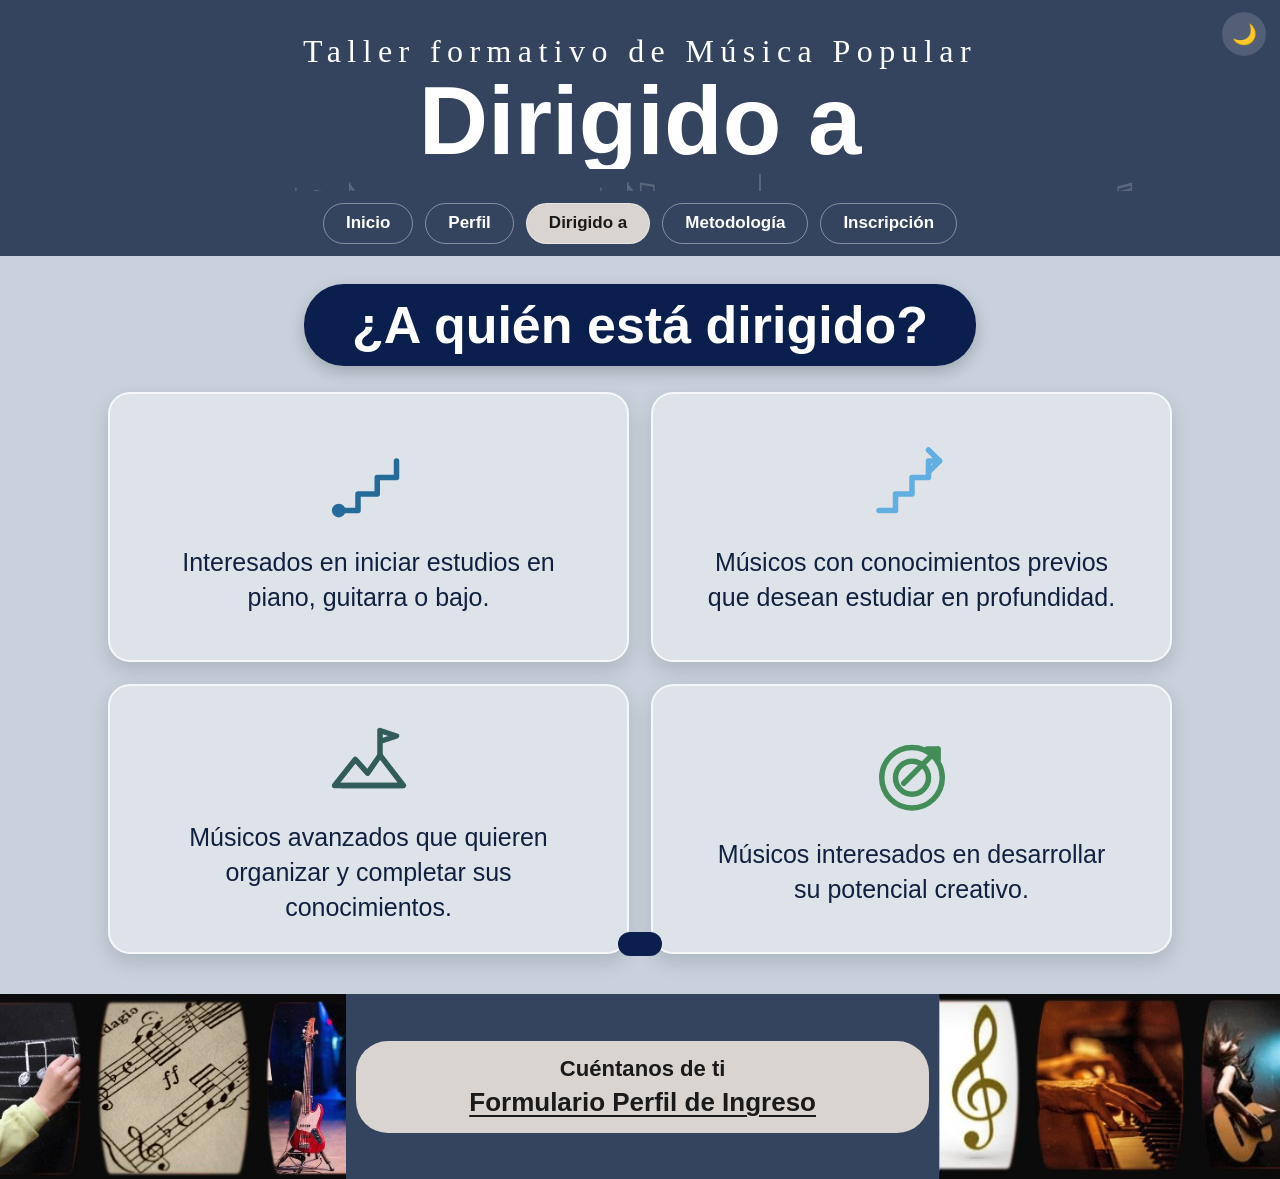
==== commit 491a2d23: "Añadiendo formulario de inscripción en una página independiente Mejoras en el contenido y en la form" ====
--- a/dirigido-a.html
+++ b/dirigido-a.html
@@ -10,7 +10,7 @@
 <div class="progress"></div>
 <button class="theme-btn" aria-label="Cambiar tema">🌙</button>
 <header><div class="notes"></div><small>Taller formativo de Música Popular</small><h1>Dirigido a</h1></header>
-<nav class="page-nav" aria-label="Navegación principal"><a href="index.html">Inicio</a><a href="perfil.html">Perfil</a><a href="dirigido-a.html" aria-current="page">Dirigido a</a><a href="metodologia.html">Metodología</a></nav>
+<nav class="page-nav" aria-label="Navegación principal"><a href="index.html">Inicio</a><a href="perfil.html">Perfil</a><a href="dirigido-a.html" aria-current="page">Dirigido a</a><a href="metodologia.html">Metodología</a><a href="inscripcion.html">Inscripción</a></nav>
 <main class="audience-main">
 <div class="title reveal">¿A quién está dirigido?</div>
 <section class="audience-grid" aria-label="Personas a quienes está dirigido el taller">
--- a/css/styles.css
+++ b/css/styles.css
@@ -36,6 +36,7 @@
 main{max-width:1000px;margin:0 auto;padding:28px 18px 40px}
 .title,.mod{display:table;margin:0 auto 26px;background:var(--navy);color:#fff;border-radius:40px;padding:6px 48px;font-size:clamp(28px,5vw,52px);font-weight:800;box-shadow:0 6px 16px #0003}
 .mod{font-size:clamp(24px,4vw,44px);font-weight:700;margin-top:10px;margin-bottom:18px;padding:6px 60px}
+.enrollment-intro{max-width:760px;margin:0 auto 24px;text-align:center;font-size:clamp(18px,2.4vw,24px)}
 .profile-main{max-width:1280px}
 .profile-grid{display:grid;grid-template-columns:repeat(4,minmax(0,1fr));gap:22px}
 .profile-area{transition:transform .3s,filter .3s}
@@ -117,6 +118,11 @@
 .instrument-picker label{display:flex;align-items:center;gap:8px;padding:10px 18px;border:1px solid #ffffff80;border-radius:22px;background:var(--card);font-size:clamp(17px,2.2vw,21px);cursor:pointer}
 .instrument-picker input{width:20px;height:20px;margin:0;accent-color:var(--navy)}
 .instrument-picker label:has(input:checked){border-color:var(--accent);box-shadow:0 0 0 2px var(--accent)}
+.enrollment-fields{display:grid;grid-template-columns:1fr 1fr;gap:16px;max-width:760px;margin:0 auto 28px}
+.enrollment-fields label{display:grid;gap:7px;font-size:17px;font-weight:700}
+.enrollment-fields input,.enrollment-fields textarea{width:100%;padding:12px 14px;border:1px solid #ffffff80;border-radius:12px;background:var(--card);color:var(--text);font:inherit;font-weight:400}
+.enrollment-fields textarea{resize:vertical}
+.enrollment-fields input:focus-visible,.enrollment-fields textarea:focus-visible{outline:3px solid var(--accent);outline-offset:2px}
 .pre-enroll{display:flex;justify-content:center;margin:-12px 0 32px}
 .pre-enroll button{border:0;border-radius:28px;padding:13px 26px;background:#168b52;color:#fff;font:inherit;font-size:clamp(17px,2.2vw,22px);font-weight:700;cursor:pointer;transition:background .2s,transform .2s}
 .pre-enroll button:hover:not(:disabled){background:#106c3e;transform:translateY(-2px)}
@@ -147,5 +153,5 @@
 .toast.show{transform:translateX(-50%)}
 
 @media(max-width:900px){.profile-grid{grid-template-columns:repeat(2,minmax(0,1fr))}}
-@media(max-width:720px){.hero{grid-template-columns:1fr}.two,.bottom,.sched,.audience-grid,.method-grid{grid-template-columns:1fr}.profile-grid{grid-template-columns:1fr}.profile-area h2,.profile-item{min-height:88px}.audience-card{min-height:220px}.slots button:first-child{border-left:3px solid var(--text)}footer img{display:none}.dir{margin:0}footer{justify-content:center}}
+@media(max-width:720px){.hero{grid-template-columns:1fr}.two,.bottom,.sched,.enrollment-fields,.audience-grid,.method-grid{grid-template-columns:1fr}.profile-grid{grid-template-columns:1fr}.profile-area h2,.profile-item{min-height:88px}.audience-card{min-height:220px}.slots button:first-child{border-left:3px solid var(--text)}footer img{display:none}.dir{margin:0}footer{justify-content:center}}
 @media (prefers-reduced-motion:reduce){*{animation:none!important;transition:none!important}.reveal{opacity:1;transform:none}}
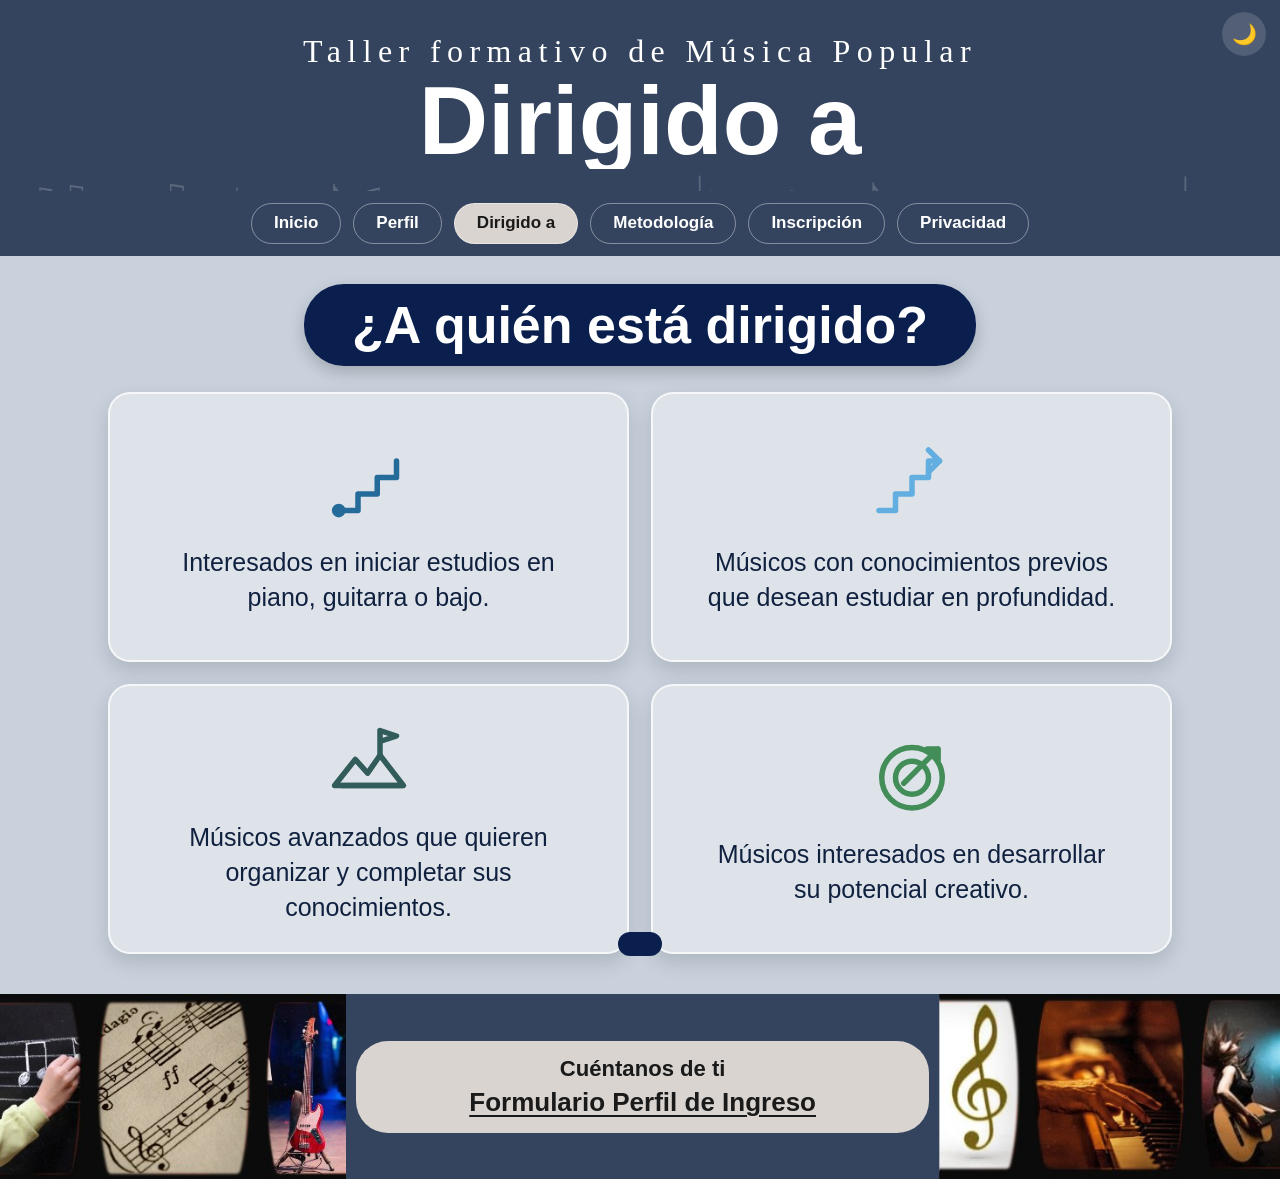
==== commit 2f2f9653: "Política de privacidad Indica cómo se usa la información" ====
--- a/dirigido-a.html
+++ b/dirigido-a.html
@@ -10,7 +10,7 @@
 <div class="progress"></div>
 <button class="theme-btn" aria-label="Cambiar tema">🌙</button>
 <header><div class="notes"></div><small>Taller formativo de Música Popular</small><h1>Dirigido a</h1></header>
-<nav class="page-nav" aria-label="Navegación principal"><a href="index.html">Inicio</a><a href="perfil.html">Perfil</a><a href="dirigido-a.html" aria-current="page">Dirigido a</a><a href="metodologia.html">Metodología</a><a href="inscripcion.html">Inscripción</a></nav>
+<nav class="page-nav" aria-label="Navegación principal"><a href="index.html">Inicio</a><a href="perfil.html">Perfil</a><a href="dirigido-a.html" aria-current="page">Dirigido a</a><a href="metodologia.html">Metodología</a><a href="inscripcion.html">Inscripción</a><a href="privacidad.html">Privacidad</a></nav>
 <main class="audience-main">
 <div class="title reveal">¿A quién está dirigido?</div>
 <section class="audience-grid" aria-label="Personas a quienes está dirigido el taller">
--- a/css/styles.css
+++ b/css/styles.css
@@ -153,5 +153,5 @@
 .toast.show{transform:translateX(-50%)}
 
 @media(max-width:900px){.profile-grid{grid-template-columns:repeat(2,minmax(0,1fr))}}
-@media(max-width:720px){.hero{grid-template-columns:1fr}.two,.bottom,.sched,.enrollment-fields,.audience-grid,.method-grid{grid-template-columns:1fr}.profile-grid{grid-template-columns:1fr}.profile-area h2,.profile-item{min-height:88px}.audience-card{min-height:220px}.slots button:first-child{border-left:3px solid var(--text)}footer img{display:none}.dir{margin:0}footer{justify-content:center}}
+@media(max-width:720px){.hero{grid-template-columns:1fr}.two,.bottom,.sched,.enrollment-fields,.audience-grid,.method-grid{grid-template-columns:1fr}.slots{grid-template-columns:1fr}.slots button{text-align:left;white-space:nowrap}.profile-grid{grid-template-columns:1fr}.profile-area h2,.profile-item{min-height:88px}.audience-card{min-height:220px}.slots button:first-child{border-left:3px solid var(--text)}footer img{display:none}.dir{margin:0}footer{justify-content:center}}
 @media (prefers-reduced-motion:reduce){*{animation:none!important;transition:none!important}.reveal{opacity:1;transform:none}}
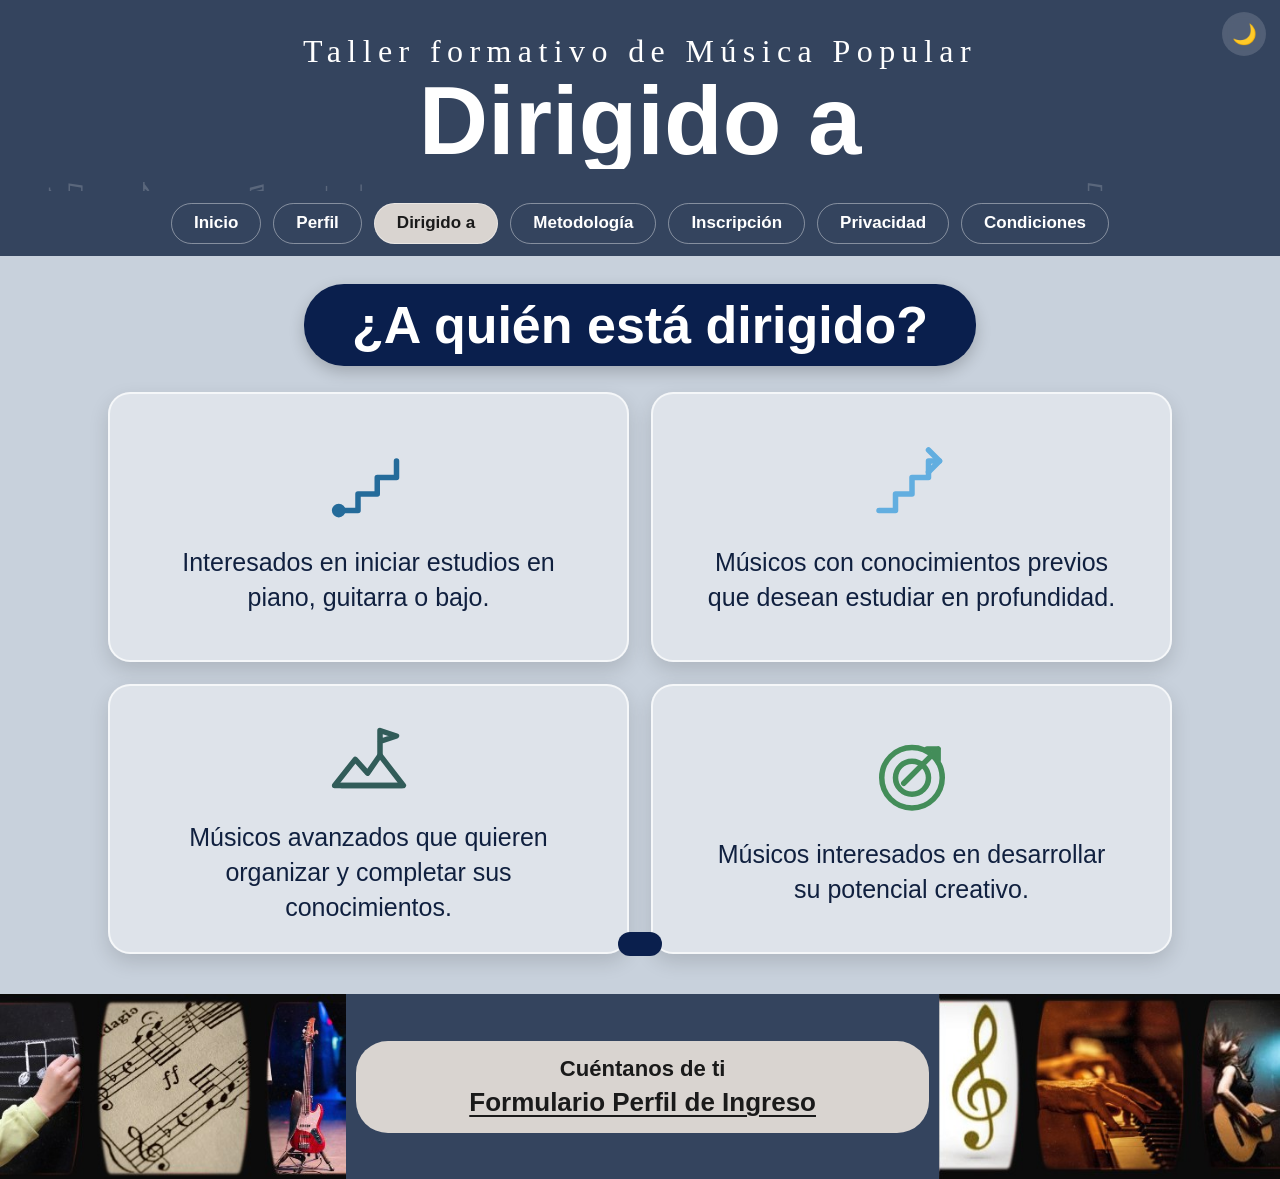
==== commit 217c6964: "Condiciones del servicio añadidas Condiciones del servicio es necesario para los usuarios" ====
--- a/dirigido-a.html
+++ b/dirigido-a.html
@@ -10,7 +10,7 @@
 <div class="progress"></div>
 <button class="theme-btn" aria-label="Cambiar tema">🌙</button>
 <header><div class="notes"></div><small>Taller formativo de Música Popular</small><h1>Dirigido a</h1></header>
-<nav class="page-nav" aria-label="Navegación principal"><a href="index.html">Inicio</a><a href="perfil.html">Perfil</a><a href="dirigido-a.html" aria-current="page">Dirigido a</a><a href="metodologia.html">Metodología</a><a href="inscripcion.html">Inscripción</a><a href="privacidad.html">Privacidad</a></nav>
+<nav class="page-nav" aria-label="Navegación principal"><a href="index.html">Inicio</a><a href="perfil.html">Perfil</a><a href="dirigido-a.html" aria-current="page">Dirigido a</a><a href="metodologia.html">Metodología</a><a href="inscripcion.html">Inscripción</a><a href="privacidad.html">Privacidad</a><a href="condiciones.html">Condiciones</a></nav>
 <main class="audience-main">
 <div class="title reveal">¿A quién está dirigido?</div>
 <section class="audience-grid" aria-label="Personas a quienes está dirigido el taller">
